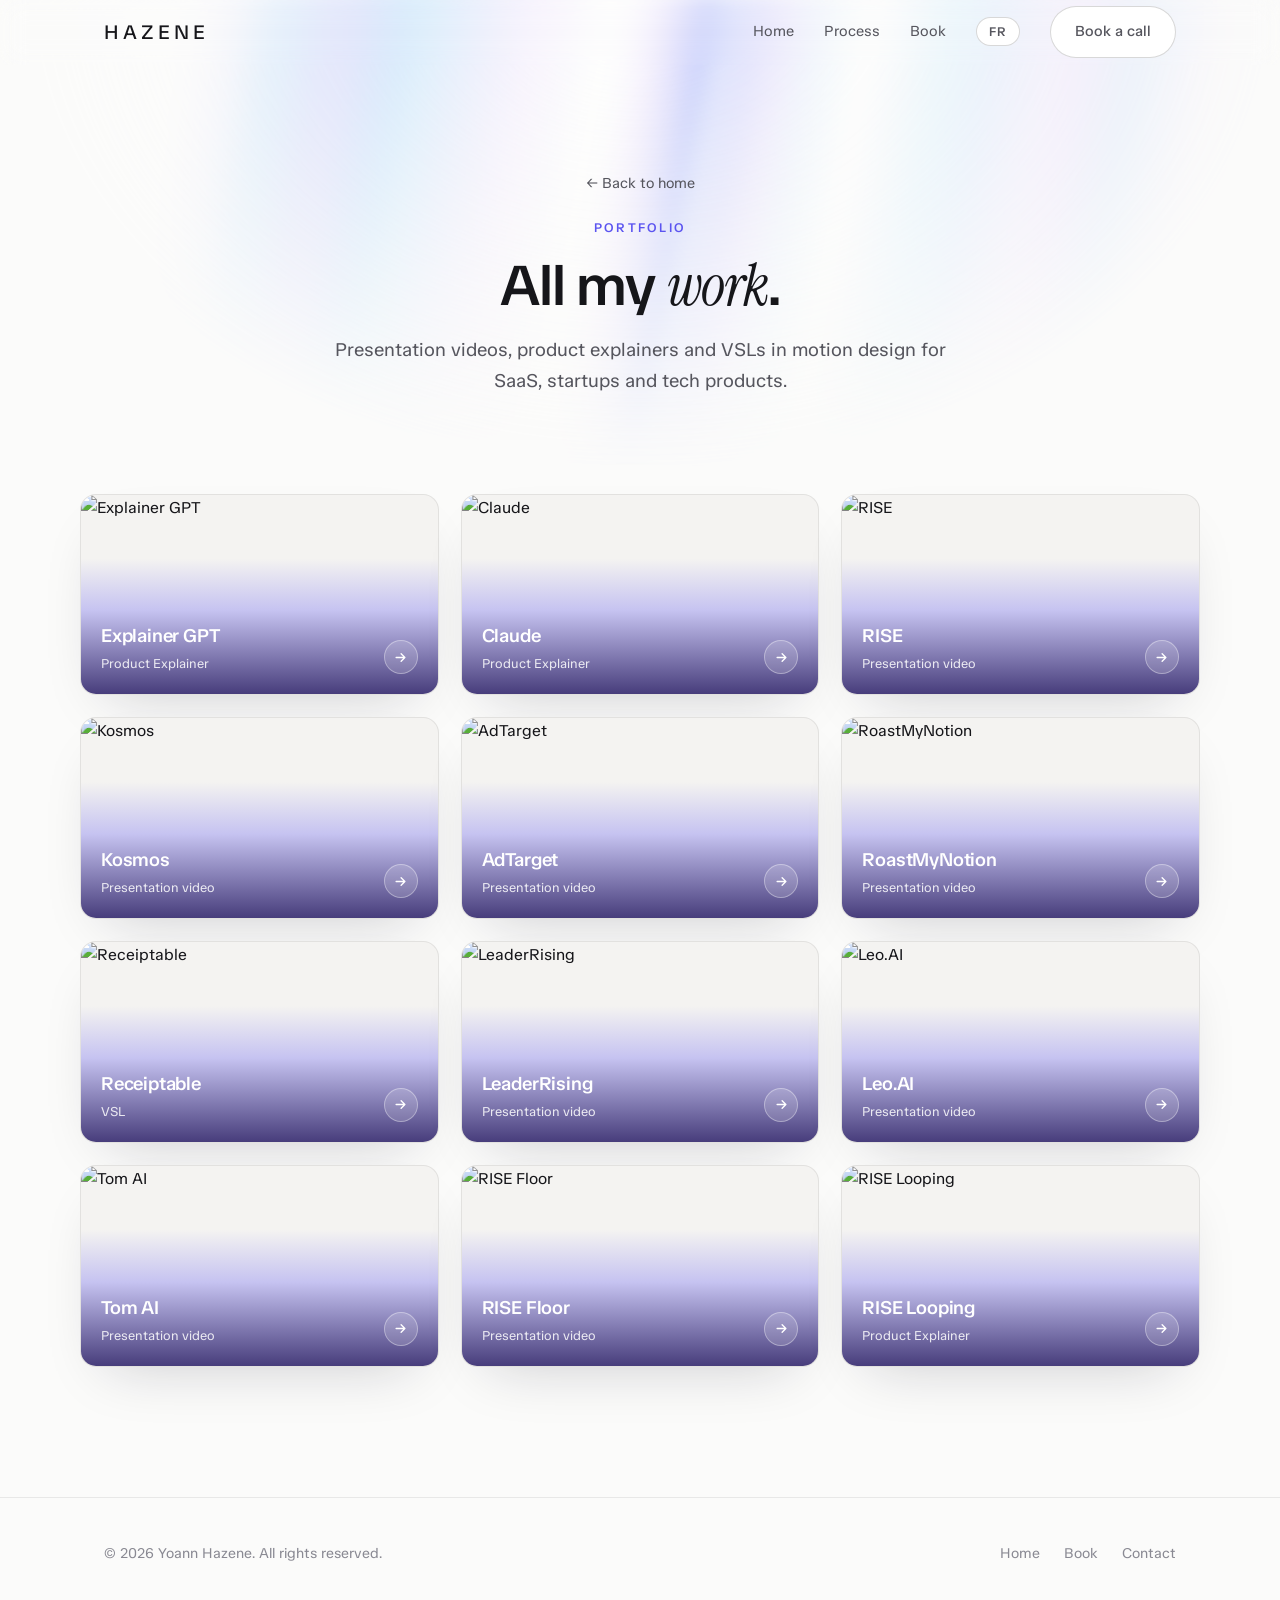
==== portfolio.html @ 8ea862cc "Site bilingue FR/EN" ====
<!doctype html>
<html lang="fr">
<head>
<meta charset="utf-8" />
<meta name="viewport" content="width=device-width, initial-scale=1" />
<title>Portfolio — Hazene, motion design pour SaaS & startups</title>
<meta name="description" content="Toutes les réalisations de Yoann Hazene : vidéos de présentation, product explainers et VSL en motion design pour SaaS, startups et produits tech." />
<link rel="icon" href="favicon.svg" type="image/svg+xml">
<link rel="apple-touch-icon" href="favicon.svg">
<meta property="og:type" content="website">
<meta property="og:url" content="https://hazene60.github.io/Hazene/portfolio.html">
<meta property="og:title" content="Portfolio — Hazene, motion design pour SaaS & startups">
<meta property="og:description" content="Vidéos de présentation, product explainers et VSL en motion design pour SaaS, startups et produits tech.">
<meta property="og:image" content="https://hazene60.github.io/Hazene/og-image.png">
<meta property="og:image:width" content="1200">
<meta property="og:image:height" content="630">
<meta name="twitter:card" content="summary_large_image">
<meta name="twitter:title" content="Portfolio — Hazene">
<meta name="twitter:description" content="Vidéos de présentation, product explainers et VSL en motion design pour SaaS, startups et produits tech.">
<meta name="twitter:image" content="https://hazene60.github.io/Hazene/og-image.png">
<link rel="preconnect" href="https://fonts.googleapis.com">
<link rel="preconnect" href="https://fonts.gstatic.com" crossorigin>
<link href="https://fonts.googleapis.com/css2?family=Instrument+Serif:ital@0;1&display=swap" rel="stylesheet">
<style>
@font-face{font-family:'TASA Orbiter';src:url('fonts/TASAOrbiter.woff2') format('woff2'),url('fonts/TASAOrbiter.ttf') format('truetype');font-weight:400 800;font-style:normal;font-display:swap}
:root{
  --bg:#fbfbfa;--bg-soft:#f4f3f1;--surface:#ffffff;
  --border:rgba(17,17,17,.08);--border-strong:rgba(17,17,17,.16);
  --text:#16161a;--muted:#56565e;--faint:#8a8a93;
  --accent:#5b54f0;--accent-2:#9b8cff;
  --radius:16px;--maxw:1120px;
  --font:'TASA Orbiter',system-ui,-apple-system,Segoe UI,Roboto,sans-serif;
  --display:'Instrument Serif',Georgia,serif;
  --shadow:0 24px 60px -28px rgba(20,20,40,.22);
  --transparent:transparent;
  --c1:#c7d2fe;--c2:#ddd6fe;--c3:#bae6fd;--c4:#e9d5ff;--c5:#a5b4fc;
  --aurora:repeating-linear-gradient(100deg,var(--c1) 10%,var(--c2) 15%,var(--c3) 20%,var(--c4) 25%,var(--c5) 30%);
  --base-gradient:repeating-linear-gradient(100deg,#fff 0%,#fff 7%,var(--transparent) 10%,var(--transparent) 12%,#fff 16%);
}
*{box-sizing:border-box;margin:0;padding:0}
html{scroll-behavior:smooth}
body{font-family:var(--font);background:var(--bg);color:var(--text);line-height:1.6;-webkit-font-smoothing:antialiased;overflow-x:hidden}
a{color:inherit;text-decoration:none}
.wrap{max-width:var(--maxw);margin:0 auto;padding-left:24px;padding-right:24px}
.eyebrow{font-size:.8rem;letter-spacing:.18em;text-transform:uppercase;color:var(--accent);font-weight:600;margin-bottom:16px}
h1{font-weight:600;line-height:1.1;letter-spacing:-.02em;font-size:clamp(2.4rem,5vw,3.6rem)}
h1 .serif{font-family:var(--display);font-weight:500;font-style:italic}
.lead{color:var(--muted);font-size:1.18rem;max-width:620px;margin:18px auto 0}
.btn{display:inline-flex;align-items:center;gap:9px;padding:13px 24px;border-radius:999px;font-weight:500;font-size:.95rem;
  transition:transform .2s,background .2s,border-color .2s,opacity .2s,box-shadow .2s;cursor:pointer;border:1px solid transparent;white-space:nowrap}
.btn-primary{background:var(--text);color:#fff;box-shadow:0 10px 24px -12px rgba(0,0,0,.4)}
.btn-primary:hover{transform:translateY(-2px);opacity:.9}
.btn-ghost{border-color:var(--border-strong);color:var(--text);background:var(--surface)}
.btn-ghost:hover{background:var(--bg-soft);transform:translateY(-2px)}
/* Nav */
header.nav{position:fixed;top:0;left:0;right:0;z-index:50;backdrop-filter:blur(12px);
  background:rgba(251,251,250,0);border-bottom:1px solid transparent;transition:background .3s,border-color .3s}
header.nav.scrolled{background:rgba(251,251,250,.8);border-bottom:1px solid var(--border)}
.nav-inner{display:flex;align-items:center;justify-content:space-between;height:64px}
.logo{font-weight:500;font-size:1.25rem;letter-spacing:.2em;text-transform:uppercase;color:var(--text)}
.nav-links{display:flex;gap:30px;align-items:center}
.nav-links a{color:var(--muted);font-size:.93rem;transition:color .2s}
.nav-links a:hover{color:var(--text)}
.lang-toggle{border:1px solid var(--border-strong);background:var(--surface);color:var(--muted);border-radius:999px;padding:6px 12px;font-size:.8rem;font-weight:600;letter-spacing:.06em;cursor:pointer;font-family:inherit;transition:color .2s,background .2s}
.lang-toggle:hover{color:var(--text);background:var(--bg-soft)}
@media(max-width:640px){.nav-links a:not(.btn){display:none}}
/* Header aurora */
.pf-hero{position:relative;overflow:hidden;padding:170px 0 70px;text-align:center}
.aurora-wrap{position:absolute;inset:0;overflow:hidden;z-index:0}
.aurora{pointer-events:none;position:absolute;inset:-10px;opacity:.6;background-image:var(--base-gradient),var(--aurora);
  background-size:300%,200%;background-position:50% 50%,50% 50%;filter:blur(10px);
  -webkit-mask-image:radial-gradient(ellipse at 50% 0%,#000 10%,var(--transparent) 70%);mask-image:radial-gradient(ellipse at 50% 0%,#000 10%,var(--transparent) 70%)}
.aurora::after{content:"";position:absolute;inset:0;background-image:var(--base-gradient),var(--aurora);
  background-size:200%,100%;background-attachment:fixed;mix-blend-mode:multiply;animation:aurora 60s linear infinite}
@keyframes aurora{from{background-position:50% 50%,50% 50%}to{background-position:350% 50%,350% 50%}}
@media(prefers-reduced-motion:reduce){.aurora::after{animation:none}}
.pf-hero .inner{position:relative;z-index:2}
.back{display:inline-flex;align-items:center;gap:7px;color:var(--muted);font-size:.92rem;margin-bottom:22px;transition:color .2s}
.back:hover{color:var(--text)}
/* Grille */
.pf-section{padding:20px 0 130px}
.pf-grid{display:grid;grid-template-columns:repeat(auto-fill,minmax(320px,1fr));gap:22px;margin-top:8px}
.pf-card{position:relative;aspect-ratio:16/9;border-radius:16px;overflow:hidden;border:1px solid var(--border);background:var(--bg-soft);box-shadow:var(--shadow);cursor:pointer;display:block}
.pf-card img{position:absolute;inset:0;width:100%;height:100%;object-fit:cover;object-position:center;transition:transform .5s ease}
.pf-card:hover img{transform:scale(1.05)}
.pf-card::after{content:"";position:absolute;inset:0;background:linear-gradient(to top,rgba(43,31,104,.86) 0%,rgba(91,84,240,.3) 42%,rgba(149,168,255,0) 68%)}
.pf-cap{position:absolute;inset:auto 0 0 0;z-index:2;padding:20px;color:#fff;display:flex;align-items:flex-end;justify-content:space-between;gap:12px}
.pf-cap .t{font-weight:600;font-size:1.18rem;letter-spacing:-.01em}
.pf-cap .ty{font-size:.82rem;opacity:.85;margin-top:2px}
.pf-cap .go{width:34px;height:34px;border-radius:50%;background:rgba(255,255,255,.16);border:1px solid rgba(255,255,255,.35);display:flex;align-items:center;justify-content:center;flex-shrink:0;transition:transform .25s,background .25s}
.pf-card:hover .pf-cap .go{background:var(--accent);transform:rotate(-45deg)}
/* Footer */
footer{border-top:1px solid var(--border);padding:44px 0;color:var(--faint);font-size:.9rem}
.foot-inner{display:flex;justify-content:space-between;align-items:center;flex-wrap:wrap;gap:18px}
.foot-links{display:flex;gap:24px}
.foot-links a:hover{color:var(--text)}
/* Lecteur vidéo (lightbox) */
.lb{position:fixed;inset:0;z-index:200;display:flex;align-items:center;justify-content:center;padding:24px;
  background:rgba(12,12,20,.82);backdrop-filter:blur(6px);opacity:0;visibility:hidden;pointer-events:none;transition:opacity .25s,visibility .25s}
.lb.open{opacity:1;visibility:visible;pointer-events:auto}
.lb-video{position:relative;width:min(1000px,92vw);aspect-ratio:16/9;border-radius:14px;overflow:hidden;background:#000;box-shadow:0 40px 90px -30px rgba(0,0,0,.7)}
.lb-video iframe{position:absolute;inset:0;width:100%;height:100%;border:0}
.lb-close{position:absolute;top:20px;right:24px;z-index:2;width:44px;height:44px;border-radius:50%;border:1px solid rgba(255,255,255,.3);
  background:rgba(255,255,255,.12);color:#fff;font-size:1.7rem;line-height:1;cursor:pointer;display:flex;align-items:center;justify-content:center;transition:background .2s,transform .2s}
.lb-close:hover{background:rgba(255,255,255,.22);transform:scale(1.06)}
</style>
</head>
<body>

<header class="nav" id="nav">
  <div class="wrap nav-inner">
    <a href="index.html" class="logo">Hazene</a>
    <nav class="nav-links">
      <a href="index.html" data-i18n="p_home">Accueil</a>
      <a href="index.html#process" data-i18n="nav_process">Process</a>
      <a href="index.html#offre" data-i18n="nav_book">Réserver</a>
      <button class="lang-toggle" id="langToggle" type="button" aria-label="Changer de langue">FR</button>
      <a href="index.html#contact" class="btn btn-ghost" data-i18n="nav_cta">Prendre RDV</a>
    </nav>
  </div>
</header>

<section class="pf-hero">
  <div class="aurora-wrap"><div class="aurora"></div></div>
  <div class="inner wrap">
    <a href="index.html" class="back" data-i18n="p_back">← Retour à l'accueil</a>
    <p class="eyebrow" data-i18n="p_eyebrow">Portfolio</p>
    <h1 data-i18n-html="p_h1">Toutes mes <span class="serif">réalisations</span>.</h1>
    <p class="lead" data-i18n="p_lead">Vidéos de présentation, product explainers et VSL en motion design pour SaaS, startups et produits tech.</p>
  </div>
</section>

<section class="pf-section wrap">
  <div class="pf-grid" id="pfGrid"></div>
</section>

<footer>
  <div class="wrap foot-inner">
    <div>© <span id="year"></span> Yoann Hazene. <span data-i18n="footer_rights">Tous droits réservés.</span></div>
    <div class="foot-links">
      <a href="index.html" data-i18n="p_home">Accueil</a>
      <a href="index.html#offre" data-i18n="nav_book">Réserver</a>
      <a href="index.html#contact" data-i18n="p_contact">Contact</a>
    </div>
  </div>
</footer>

<!-- Lecteur vidéo (lightbox) -->
<div class="lb" id="lb" aria-hidden="true">
  <button class="lb-close" id="lbClose" aria-label="Fermer la vidéo">&times;</button>
  <div class="lb-video" id="lbVideo"></div>
</div>

<script>
document.getElementById('year').textContent = new Date().getFullYear();
const nav = document.getElementById('nav');
addEventListener('scroll', () => nav.classList.toggle('scrolled', scrollY > 20));

const THUMB_RES=['maxresdefault','sddefault','hqdefault','mqdefault'];
const THUMB_CB=Math.floor(Date.now()/600000); // change toutes les 10 min : miniatures YouTube fraîches, cache court conservé
function loadThumb(img){
  const id=img.dataset.id;let i=0;
  function nx(){ if(i<THUMB_RES.length){ img.src='https://i.ytimg.com/vi/'+id+'/'+THUMB_RES[i]+'.jpg?cb='+THUMB_CB; } }
  img.onerror=function(){ i++; nx(); };
  img.onload=function(){ if(img.naturalWidth<=120){ i++; nx(); } };
  nx();
}
const ALL=[
  {id:'z3gSkUamars',t:'Explainer GPT',type:'Product Explainer'},
  {id:'LEphGSek948',t:'Claude',type:'Product Explainer'},
  {id:'5x0po4I1C1I',t:'RISE',type:'Vidéo de présentation'},
  {id:'7MGRW9XjuBI',t:'Kosmos',type:'Vidéo de présentation'},
  {id:'Xf14NxcPEeQ',t:'AdTarget',type:'Vidéo de présentation'},
  {id:'bX8BbXoE4GA',t:'RoastMyNotion',type:'Vidéo de présentation'},
  {id:'eZ9r_COVCgE',t:'Receiptable',type:'VSL'},
  {id:'Omu3B6eXBhk',t:'LeaderRising',type:'Vidéo de présentation'},
  {id:'6sFEh6a_YTM',t:'Leo.AI',type:'Vidéo de présentation'},
  {id:'lHBZo9Vq_J8',t:'Tom AI',type:'Vidéo de présentation'},
  {id:'7YuMb3bkUe0',t:'RISE Floor',type:'Vidéo de présentation'},
  {id:'iG1yqkTDgG4',t:'RISE Looping',type:'Product Explainer'}
];
const grid=document.getElementById('pfGrid');
ALL.forEach(v=>{
  const a=document.createElement('a');a.className='pf-card';a.href='https://youtu.be/'+v.id;a.target='_blank';a.rel='noopener';
  a.innerHTML='<img alt="'+v.t+'" data-id="'+v.id+'" loading="lazy">'
    +'<div class="pf-cap"><div><div class="t">'+v.t+'</div><div class="ty" data-type="'+v.type+'">'+v.type+'</div></div>'
    +'<span class="go"><svg width="15" height="15" viewBox="0 0 24 24" fill="none" stroke="currentColor" stroke-width="2.2" stroke-linecap="round" stroke-linejoin="round"><path d="M5 12h14M13 6l6 6-6 6"/></svg></span></div>';
  a.addEventListener('click',e=>{ e.preventDefault(); openVideo(v.id); });
  grid.appendChild(a);
  loadThumb(a.querySelector('img'));
});
// Lecteur vidéo en lightbox (fond assombri)
const lb=document.getElementById('lb'),lbVideo=document.getElementById('lbVideo');
function openVideo(id){
  lbVideo.innerHTML='<iframe src="https://www.youtube.com/embed/'+id+'?autoplay=1&rel=0" title="Vidéo" allow="autoplay; encrypted-media; picture-in-picture; fullscreen" allowfullscreen></iframe>';
  lb.classList.add('open');document.body.style.overflow='hidden';
}
function closeVideo(){lb.classList.remove('open');lbVideo.innerHTML='';document.body.style.overflow='';}
document.getElementById('lbClose').onclick=closeVideo;
lb.addEventListener('click',e=>{ if(e.target===lb)closeVideo(); });
addEventListener('keydown',e=>{ if(e.key==='Escape'&&lb.classList.contains('open'))closeVideo(); });

// ---------- Bilingue FR / EN (anglais par défaut) ----------
const T={
  fr:{p_home:`Accueil`,nav_process:`Process`,nav_book:`Réserver`,nav_cta:`Prendre RDV`,p_back:`← Retour à l'accueil`,
    p_eyebrow:`Portfolio`,p_h1:`Toutes mes <span class="serif">réalisations</span>.`,
    p_lead:`Vidéos de présentation, product explainers et VSL en motion design pour SaaS, startups et produits tech.`,
    footer_rights:`Tous droits réservés.`,p_contact:`Contact`},
  en:{p_home:`Home`,nav_process:`Process`,nav_book:`Book`,nav_cta:`Book a call`,p_back:`← Back to home`,
    p_eyebrow:`Portfolio`,p_h1:`All my <span class="serif">work</span>.`,
    p_lead:`Presentation videos, product explainers and VSLs in motion design for SaaS, startups and tech products.`,
    footer_rights:`All rights reserved.`,p_contact:`Contact`}
};
const TYPE_EN={'Vidéo de présentation':'Presentation video','Product Explainer':'Product Explainer','VSL':'VSL'};
function applyLang(lang){
  const dict=T[lang]||T.en;document.documentElement.lang=lang;
  document.querySelectorAll('[data-i18n]').forEach(el=>{const v=dict[el.getAttribute('data-i18n')];if(v!=null)el.textContent=v;});
  document.querySelectorAll('[data-i18n-html]').forEach(el=>{const v=dict[el.getAttribute('data-i18n-html')];if(v!=null)el.innerHTML=v;});
  document.querySelectorAll('.ty[data-type]').forEach(el=>{const t=el.getAttribute('data-type');el.textContent=(lang==='en'?(TYPE_EN[t]||t):t);});
  const tg=document.getElementById('langToggle');if(tg)tg.textContent=(lang==='en'?'FR':'EN');
  try{localStorage.setItem('lang',lang);}catch(e){}
}
let curLang=(function(){try{return localStorage.getItem('lang');}catch(e){return null;}})()||'en';
document.getElementById('langToggle').onclick=()=>{curLang=(curLang==='en'?'fr':'en');applyLang(curLang);};
applyLang(curLang);
</script>
</body>
</html>
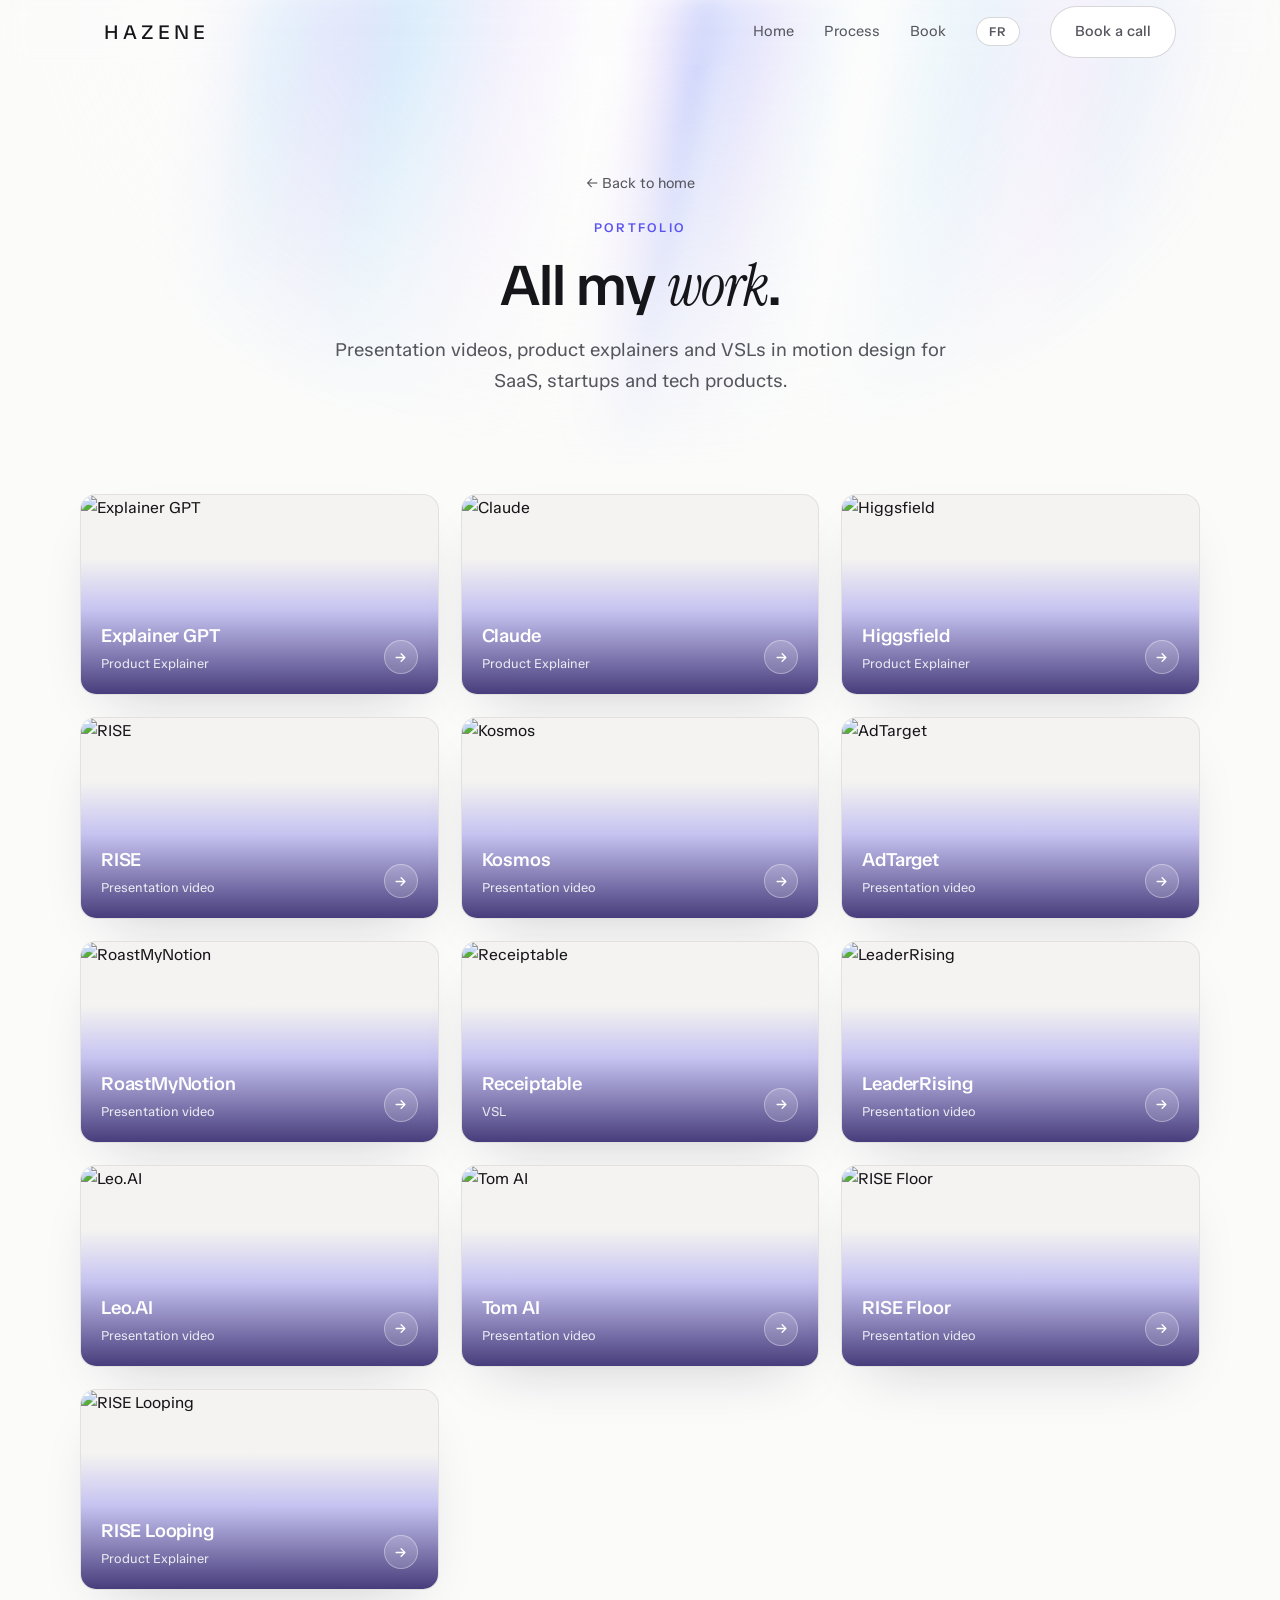
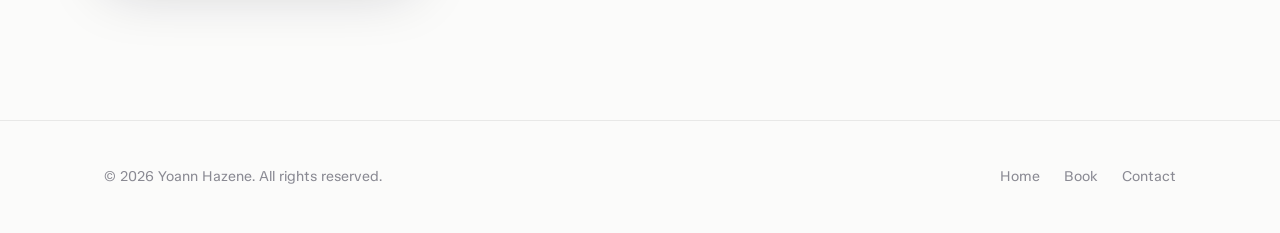
==== commit 5a9008c4: "Higgsfield" ====
--- a/portfolio.html
+++ b/portfolio.html
@@ -5,8 +5,8 @@
 <meta name="viewport" content="width=device-width, initial-scale=1" />
 <title>Portfolio — Hazene, motion design pour SaaS & startups</title>
 <meta name="description" content="Toutes les réalisations de Yoann Hazene : vidéos de présentation, product explainers et VSL en motion design pour SaaS, startups et produits tech." />
-<link rel="icon" href="favicon.svg" type="image/svg+xml">
-<link rel="apple-touch-icon" href="favicon.svg">
+<link rel="icon" href="favicon.png" type="image/png">
+<link rel="apple-touch-icon" href="favicon.png">
 <meta property="og:type" content="website">
 <meta property="og:url" content="https://hazene60.github.io/Hazene/portfolio.html">
 <meta property="og:title" content="Portfolio — Hazene, motion design pour SaaS & startups">
@@ -168,6 +168,7 @@
 const ALL=[
   {id:'z3gSkUamars',t:'Explainer GPT',type:'Product Explainer'},
   {id:'LEphGSek948',t:'Claude',type:'Product Explainer'},
+  {id:'MflFz01nLHg',t:'Higgsfield',type:'Product Explainer'},
   {id:'5x0po4I1C1I',t:'RISE',type:'Vidéo de présentation'},
   {id:'7MGRW9XjuBI',t:'Kosmos',type:'Vidéo de présentation'},
   {id:'Xf14NxcPEeQ',t:'AdTarget',type:'Vidéo de présentation'},
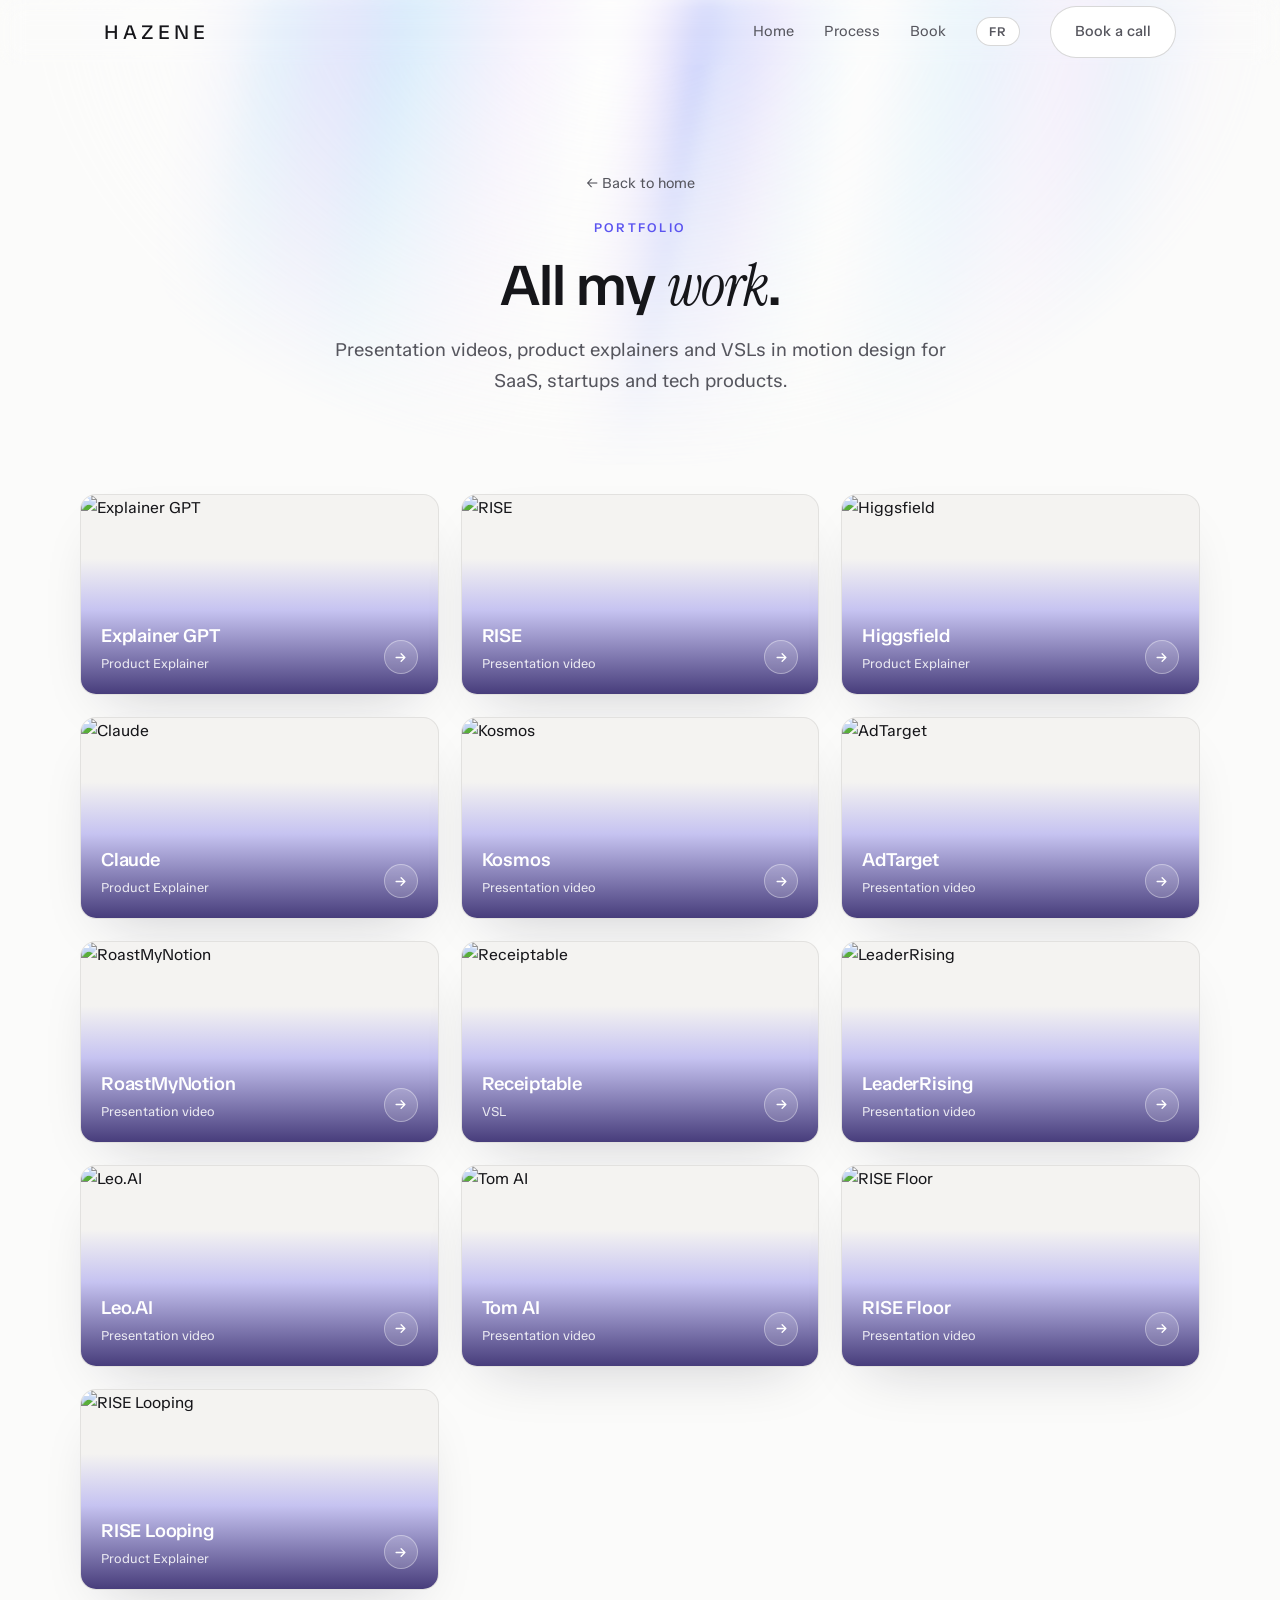
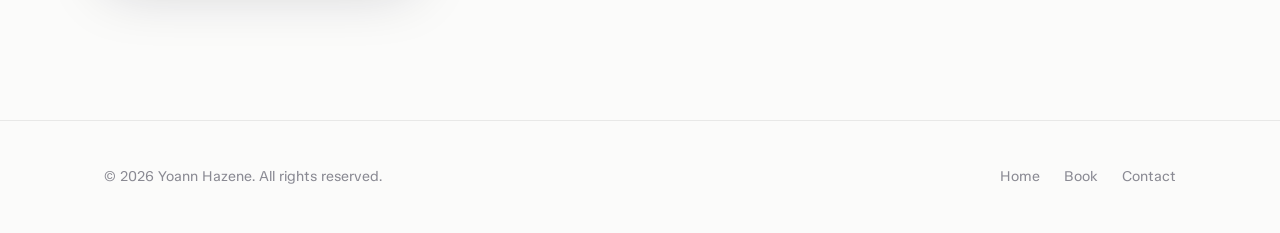
==== commit db057098: "Ordre claude rise" ====
--- a/portfolio.html
+++ b/portfolio.html
@@ -167,9 +167,9 @@
 }
 const ALL=[
   {id:'z3gSkUamars',t:'Explainer GPT',type:'Product Explainer'},
+  {id:'5x0po4I1C1I',t:'RISE',type:'Vidéo de présentation'},
+  {id:'MflFz01nLHg',t:'Higgsfield',type:'Product Explainer'},
   {id:'LEphGSek948',t:'Claude',type:'Product Explainer'},
-  {id:'MflFz01nLHg',t:'Higgsfield',type:'Product Explainer'},
-  {id:'5x0po4I1C1I',t:'RISE',type:'Vidéo de présentation'},
   {id:'7MGRW9XjuBI',t:'Kosmos',type:'Vidéo de présentation'},
   {id:'Xf14NxcPEeQ',t:'AdTarget',type:'Vidéo de présentation'},
   {id:'bX8BbXoE4GA',t:'RoastMyNotion',type:'Vidéo de présentation'},
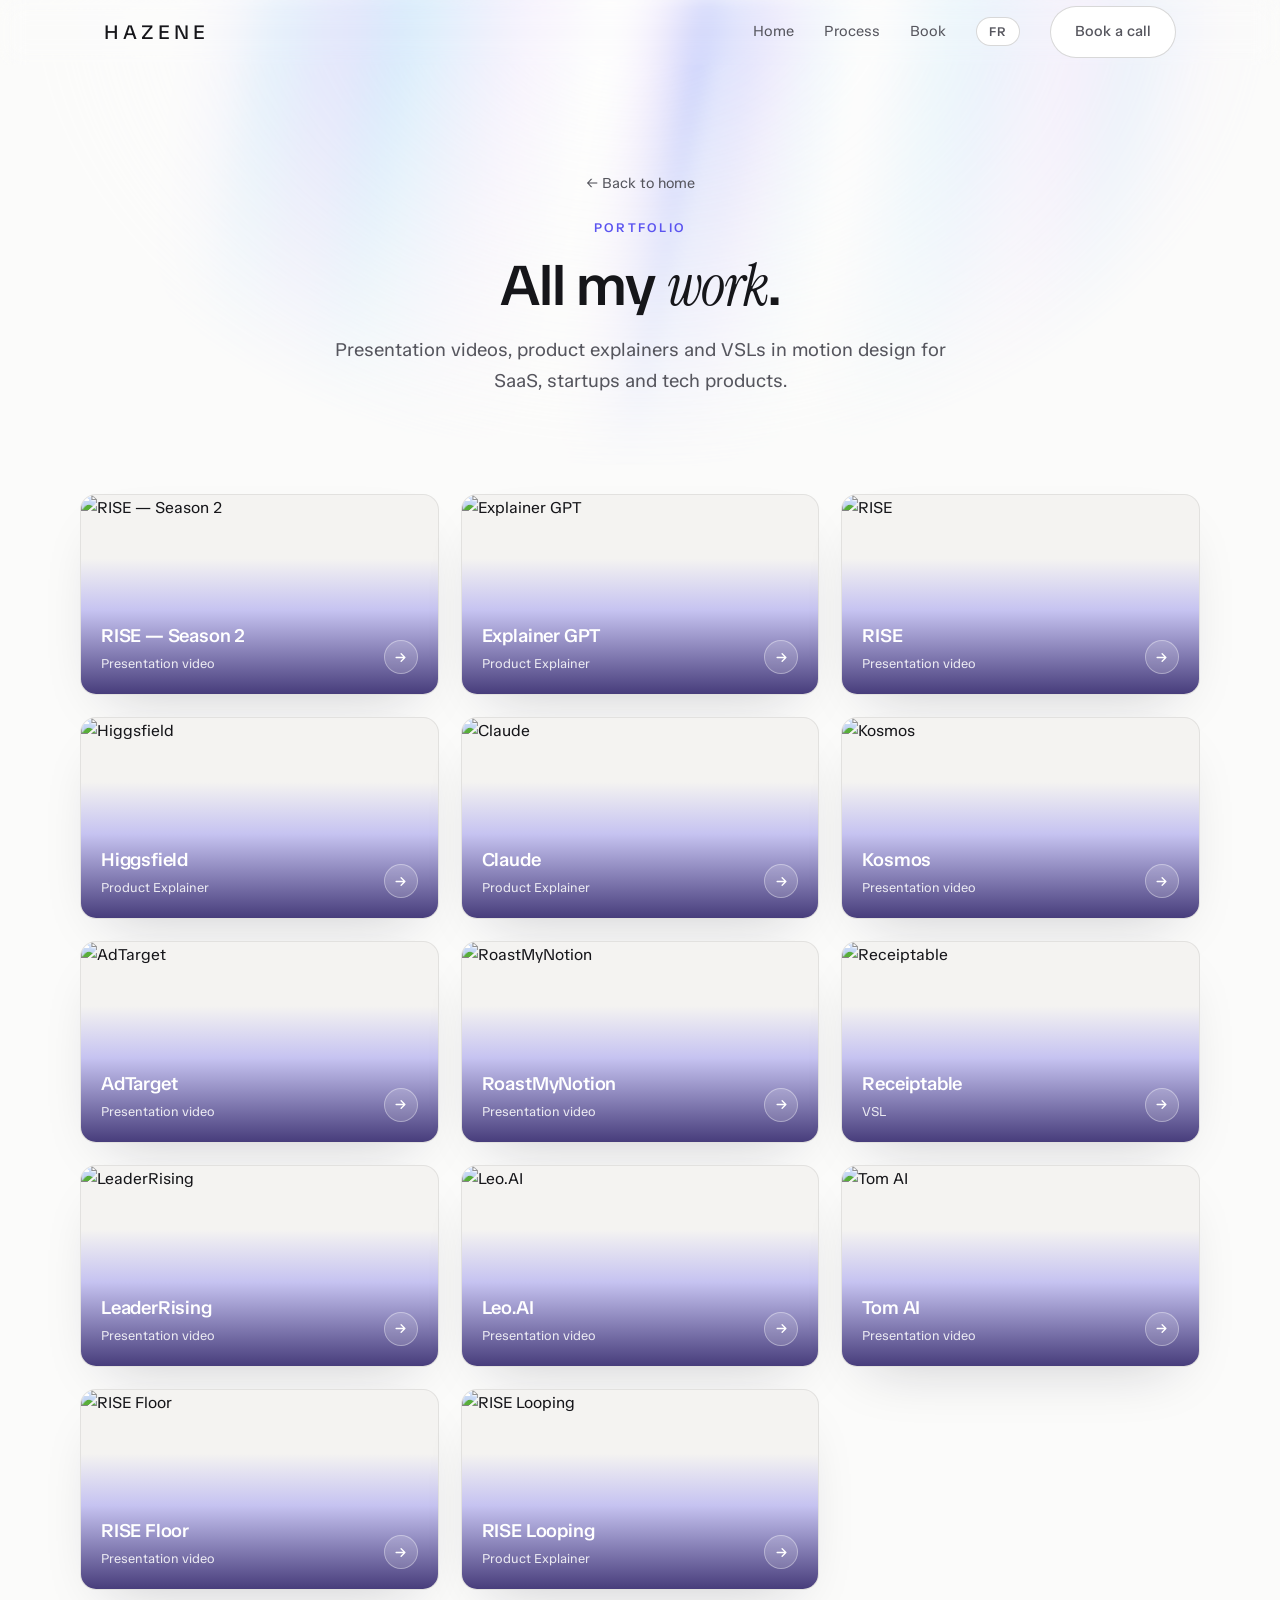
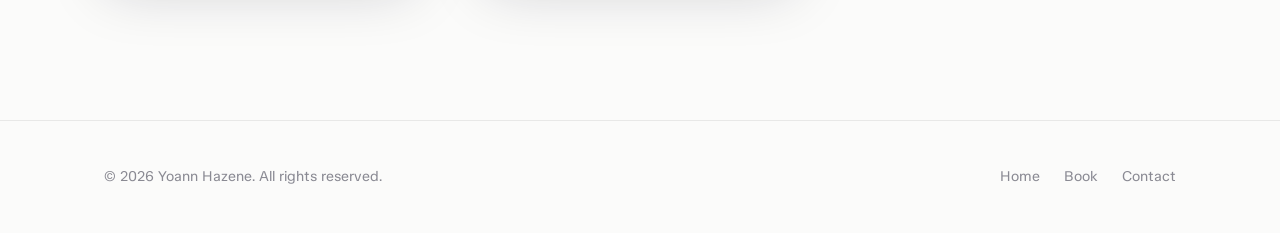
==== commit 1c0c8d0e: "RISE Season 2" ====
--- a/portfolio.html
+++ b/portfolio.html
@@ -166,6 +166,7 @@
   nx();
 }
 const ALL=[
+  {id:'vdH8PmeVthk',t:'RISE — Season 2',type:'Vidéo de présentation'},
   {id:'z3gSkUamars',t:'Explainer GPT',type:'Product Explainer'},
   {id:'5x0po4I1C1I',t:'RISE',type:'Vidéo de présentation'},
   {id:'MflFz01nLHg',t:'Higgsfield',type:'Product Explainer'},
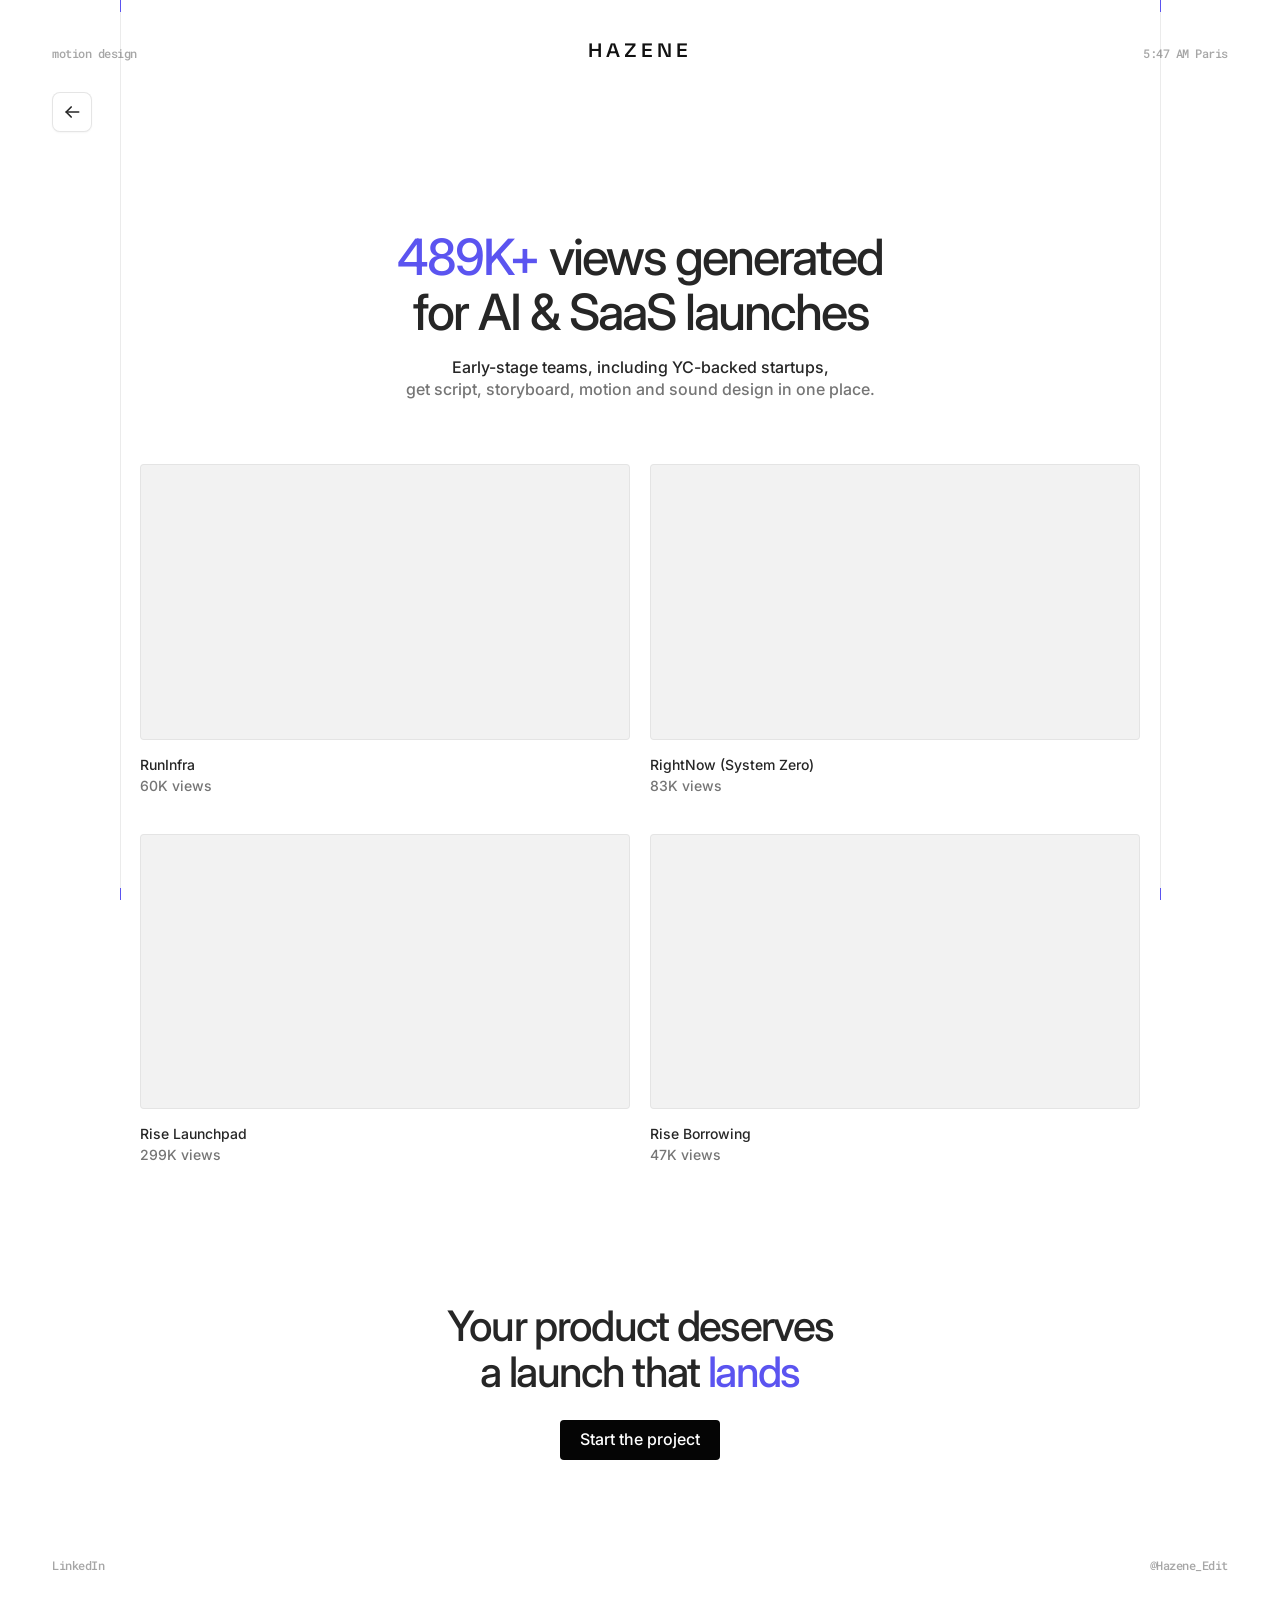
==== commit 3148944c: "New minimal English landing (home, portfolio, call) Co-Authored-By: Claude Opus 5.5 <noreply@anthrop" ====
--- a/portfolio.html
+++ b/portfolio.html
@@ -1,230 +1,107 @@
 <!doctype html>
-<html lang="fr">
+<html lang="en">
 <head>
-<meta charset="utf-8" />
-<meta name="viewport" content="width=device-width, initial-scale=1" />
-<title>Portfolio — Hazene, motion design pour SaaS & startups</title>
-<meta name="description" content="Toutes les réalisations de Yoann Hazene : vidéos de présentation, product explainers et VSL en motion design pour SaaS, startups et produits tech." />
+<meta charset="utf-8">
+<meta name="viewport" content="width=device-width,initial-scale=1">
+<title>Portfolio — Hazene</title>
+<meta name="description" content="Launch videos for AI & SaaS startups by Hazene.">
 <link rel="icon" href="favicon.png" type="image/png">
-<link rel="apple-touch-icon" href="favicon.png">
-<meta property="og:type" content="website">
-<meta property="og:url" content="https://hazene60.github.io/Hazene/portfolio.html">
-<meta property="og:title" content="Portfolio — Hazene, motion design pour SaaS & startups">
-<meta property="og:description" content="Vidéos de présentation, product explainers et VSL en motion design pour SaaS, startups et produits tech.">
+<meta property="og:title" content="Portfolio — Hazene">
 <meta property="og:image" content="https://hazene60.github.io/Hazene/og-image.png">
-<meta property="og:image:width" content="1200">
-<meta property="og:image:height" content="630">
-<meta name="twitter:card" content="summary_large_image">
-<meta name="twitter:title" content="Portfolio — Hazene">
-<meta name="twitter:description" content="Vidéos de présentation, product explainers et VSL en motion design pour SaaS, startups et produits tech.">
-<meta name="twitter:image" content="https://hazene60.github.io/Hazene/og-image.png">
 <link rel="preconnect" href="https://fonts.googleapis.com">
 <link rel="preconnect" href="https://fonts.gstatic.com" crossorigin>
-<link href="https://fonts.googleapis.com/css2?family=Instrument+Serif:ital@0;1&display=swap" rel="stylesheet">
+<link href="https://fonts.googleapis.com/css2?family=Inter:opsz,wght@14..32,400..600&family=Roboto+Mono:wght@500&display=swap" rel="stylesheet">
+<link rel="stylesheet" href="style.css">
 <style>
-@font-face{font-family:'TASA Orbiter';src:url('fonts/TASAOrbiter.woff2') format('woff2'),url('fonts/TASAOrbiter.ttf') format('truetype');font-weight:400 800;font-style:normal;font-display:swap}
-:root{
-  --bg:#fbfbfa;--bg-soft:#f4f3f1;--surface:#ffffff;
-  --border:rgba(17,17,17,.08);--border-strong:rgba(17,17,17,.16);
-  --text:#16161a;--muted:#56565e;--faint:#8a8a93;
-  --accent:#5b54f0;--accent-2:#9b8cff;
-  --radius:16px;--maxw:1120px;
-  --font:'TASA Orbiter',system-ui,-apple-system,Segoe UI,Roboto,sans-serif;
-  --display:'Instrument Serif',Georgia,serif;
-  --shadow:0 24px 60px -28px rgba(20,20,40,.22);
-  --transparent:transparent;
-  --c1:#c7d2fe;--c2:#ddd6fe;--c3:#bae6fd;--c4:#e9d5ff;--c5:#a5b4fc;
-  --aurora:repeating-linear-gradient(100deg,var(--c1) 10%,var(--c2) 15%,var(--c3) 20%,var(--c4) 25%,var(--c5) 30%);
-  --base-gradient:repeating-linear-gradient(100deg,#fff 0%,#fff 7%,var(--transparent) 10%,var(--transparent) 12%,#fff 16%);
-}
-*{box-sizing:border-box;margin:0;padding:0}
-html{scroll-behavior:smooth}
-body{font-family:var(--font);background:var(--bg);color:var(--text);line-height:1.6;-webkit-font-smoothing:antialiased;overflow-x:hidden}
-a{color:inherit;text-decoration:none}
-.wrap{max-width:var(--maxw);margin:0 auto;padding-left:24px;padding-right:24px}
-.eyebrow{font-size:.8rem;letter-spacing:.18em;text-transform:uppercase;color:var(--accent);font-weight:600;margin-bottom:16px}
-h1{font-weight:600;line-height:1.1;letter-spacing:-.02em;font-size:clamp(2.4rem,5vw,3.6rem)}
-h1 .serif{font-family:var(--display);font-weight:500;font-style:italic}
-.lead{color:var(--muted);font-size:1.18rem;max-width:620px;margin:18px auto 0}
-.btn{display:inline-flex;align-items:center;gap:9px;padding:13px 24px;border-radius:999px;font-weight:500;font-size:.95rem;
-  transition:transform .2s,background .2s,border-color .2s,opacity .2s,box-shadow .2s;cursor:pointer;border:1px solid transparent;white-space:nowrap}
-.btn-primary{background:var(--text);color:#fff;box-shadow:0 10px 24px -12px rgba(0,0,0,.4)}
-.btn-primary:hover{transform:translateY(-2px);opacity:.9}
-.btn-ghost{border-color:var(--border-strong);color:var(--text);background:var(--surface)}
-.btn-ghost:hover{background:var(--bg-soft);transform:translateY(-2px)}
-/* Nav */
-header.nav{position:fixed;top:0;left:0;right:0;z-index:50;backdrop-filter:blur(12px);
-  background:rgba(251,251,250,0);border-bottom:1px solid transparent;transition:background .3s,border-color .3s}
-header.nav.scrolled{background:rgba(251,251,250,.8);border-bottom:1px solid var(--border)}
-.nav-inner{display:flex;align-items:center;justify-content:space-between;height:64px}
-.logo{font-weight:500;font-size:1.25rem;letter-spacing:.2em;text-transform:uppercase;color:var(--text)}
-.nav-links{display:flex;gap:30px;align-items:center}
-.nav-links a{color:var(--muted);font-size:.93rem;transition:color .2s}
-.nav-links a:hover{color:var(--text)}
-.lang-toggle{border:1px solid var(--border-strong);background:var(--surface);color:var(--muted);border-radius:999px;padding:6px 12px;font-size:.8rem;font-weight:600;letter-spacing:.06em;cursor:pointer;font-family:inherit;transition:color .2s,background .2s}
-.lang-toggle:hover{color:var(--text);background:var(--bg-soft)}
-@media(max-width:640px){.nav-links a:not(.btn){display:none}}
-/* Header aurora */
-.pf-hero{position:relative;overflow:hidden;padding:170px 0 70px;text-align:center}
-.aurora-wrap{position:absolute;inset:0;overflow:hidden;z-index:0}
-.aurora{pointer-events:none;position:absolute;inset:-10px;opacity:.6;background-image:var(--base-gradient),var(--aurora);
-  background-size:300%,200%;background-position:50% 50%,50% 50%;filter:blur(10px);
-  -webkit-mask-image:radial-gradient(ellipse at 50% 0%,#000 10%,var(--transparent) 70%);mask-image:radial-gradient(ellipse at 50% 0%,#000 10%,var(--transparent) 70%)}
-.aurora::after{content:"";position:absolute;inset:0;background-image:var(--base-gradient),var(--aurora);
-  background-size:200%,100%;background-attachment:fixed;mix-blend-mode:multiply;animation:aurora 60s linear infinite}
-@keyframes aurora{from{background-position:50% 50%,50% 50%}to{background-position:350% 50%,350% 50%}}
-@media(prefers-reduced-motion:reduce){.aurora::after{animation:none}}
-.pf-hero .inner{position:relative;z-index:2}
-.back{display:inline-flex;align-items:center;gap:7px;color:var(--muted);font-size:.92rem;margin-bottom:22px;transition:color .2s}
-.back:hover{color:var(--text)}
-/* Grille */
-.pf-section{padding:20px 0 130px}
-.pf-grid{display:grid;grid-template-columns:repeat(auto-fill,minmax(320px,1fr));gap:22px;margin-top:8px}
-.pf-card{position:relative;aspect-ratio:16/9;border-radius:16px;overflow:hidden;border:1px solid var(--border);background:var(--bg-soft);box-shadow:var(--shadow);cursor:pointer;display:block}
-.pf-card img{position:absolute;inset:0;width:100%;height:100%;object-fit:cover;object-position:center;transition:transform .5s ease}
-.pf-card:hover img{transform:scale(1.05)}
-.pf-card::after{content:"";position:absolute;inset:0;background:linear-gradient(to top,rgba(43,31,104,.86) 0%,rgba(91,84,240,.3) 42%,rgba(149,168,255,0) 68%)}
-.pf-cap{position:absolute;inset:auto 0 0 0;z-index:2;padding:20px;color:#fff;display:flex;align-items:flex-end;justify-content:space-between;gap:12px}
-.pf-cap .t{font-weight:600;font-size:1.18rem;letter-spacing:-.01em}
-.pf-cap .ty{font-size:.82rem;opacity:.85;margin-top:2px}
-.pf-cap .go{width:34px;height:34px;border-radius:50%;background:rgba(255,255,255,.16);border:1px solid rgba(255,255,255,.35);display:flex;align-items:center;justify-content:center;flex-shrink:0;transition:transform .25s,background .25s}
-.pf-card:hover .pf-cap .go{background:var(--accent);transform:rotate(-45deg)}
-/* Footer */
-footer{border-top:1px solid var(--border);padding:44px 0;color:var(--faint);font-size:.9rem}
-.foot-inner{display:flex;justify-content:space-between;align-items:center;flex-wrap:wrap;gap:18px}
-.foot-links{display:flex;gap:24px}
-.foot-links a:hover{color:var(--text)}
-/* Lecteur vidéo (lightbox) */
-.lb{position:fixed;inset:0;z-index:200;display:flex;align-items:center;justify-content:center;padding:24px;
-  background:rgba(12,12,20,.82);backdrop-filter:blur(6px);opacity:0;visibility:hidden;pointer-events:none;transition:opacity .25s,visibility .25s}
-.lb.open{opacity:1;visibility:visible;pointer-events:auto}
-.lb-video{position:relative;width:min(1000px,92vw);aspect-ratio:16/9;border-radius:14px;overflow:hidden;background:#000;box-shadow:0 40px 90px -30px rgba(0,0,0,.7)}
-.lb-video iframe{position:absolute;inset:0;width:100%;height:100%;border:0}
-.lb-close{position:absolute;top:20px;right:24px;z-index:2;width:44px;height:44px;border-radius:50%;border:1px solid rgba(255,255,255,.3);
-  background:rgba(255,255,255,.12);color:#fff;font-size:1.7rem;line-height:1;cursor:pointer;display:flex;align-items:center;justify-content:center;transition:background .2s,transform .2s}
-.lb-close:hover{background:rgba(255,255,255,.22);transform:scale(1.06)}
+  .wrap{position:relative;z-index:10;width:100%;max-width:1040px;margin:0 auto;padding:230px 20px 0}
+  .head{text-align:center}
+  .head h1{font-size:50px}
+  .grid{margin-top:64px;display:grid;grid-template-columns:1fr 1fr;gap:20px}
+  .card{display:block;color:inherit}
+  .media{position:relative;aspect-ratio:16/9;overflow:hidden;border-radius:4px;background:#f2f2f2;box-shadow:inset 0 0 0 1px rgba(0,0,0,.06)}
+  .media video{position:absolute;inset:0;width:100%;height:100%;object-fit:cover}
+  .media .ov{position:absolute;inset:0;display:flex;align-items:center;justify-content:center;gap:8px;background:rgba(118,118,118,.25);backdrop-filter:blur(6px);-webkit-backdrop-filter:blur(6px);opacity:0;transition:opacity .225s ease;color:rgba(255,255,255,.92);font-size:clamp(20px,2vw,28px);font-weight:500;letter-spacing:-.02em}
+  .media .ov svg{width:1em;height:1em}
+  .card[href]:hover .ov,.card[href]:focus-visible .ov{opacity:1}
+  .meta{padding:14px 0 18px}
+  .meta .t{font-size:14px;font-weight:500;color:var(--text)}
+  .meta .d{font-size:14px;font-weight:500;color:var(--muted)}
+  .end{padding:120px 0 160px;text-align:center}
+  .end .btns{margin-top:24px}
+  @media (max-width:767px){
+    .wrap{padding-top:130px}
+    .head h1{font-size:34px}
+    .grid{grid-template-columns:1fr;margin-top:44px}
+    .end{padding:80px 0 120px}
+  }
 </style>
 </head>
 <body>
+<div class="frame-guide l" aria-hidden="true"></div>
+<div class="frame-guide r" aria-hidden="true"></div>
 
-<header class="nav" id="nav">
-  <div class="wrap nav-inner">
-    <a href="index.html" class="logo">Hazene</a>
-    <nav class="nav-links">
-      <a href="index.html" data-i18n="p_home">Accueil</a>
-      <a href="index.html#process" data-i18n="nav_process">Process</a>
-      <a href="index.html#offre" data-i18n="nav_book">Réserver</a>
-      <button class="lang-toggle" id="langToggle" type="button" aria-label="Changer de langue">FR</button>
-      <a href="index.html#contact" class="btn btn-ghost" data-i18n="nav_cta">Prendre RDV</a>
-    </nav>
+<header class="top appear">
+  <span class="mono">motion design</span>
+  <a class="wordmark" href="index.html">HAZENE</a>
+  <span class="mono" data-clock>--:--</span>
+</header>
+<a class="back appear" href="index.html" aria-label="Back home">
+  <svg viewBox="0 0 24 24" fill="none" stroke="currentColor" stroke-width="2" stroke-linecap="round" stroke-linejoin="round" aria-hidden="true"><path d="M20 12H5"/><path d="M11 6l-6 6 6 6"/></svg>
+</a>
+
+<main class="wrap">
+  <div class="head">
+    <!-- Update this number by hand -->
+    <h1 class="appear" style="animation-delay:.05s"><span class="accent">489K+</span> views generated<br>for AI &amp; SaaS launches</h1>
+    <p class="sub appear" style="animation-delay:.15s"><b>Early-stage teams, including YC-backed startups,</b><br>get script, storyboard, motion and sound design in one place.</p>
   </div>
-</header>
 
-<section class="pf-hero">
-  <div class="aurora-wrap"><div class="aurora"></div></div>
-  <div class="inner wrap">
-    <a href="index.html" class="back" data-i18n="p_back">← Retour à l'accueil</a>
-    <p class="eyebrow" data-i18n="p_eyebrow">Portfolio</p>
-    <h1 data-i18n-html="p_h1">Toutes mes <span class="serif">réalisations</span>.</h1>
-    <p class="lead" data-i18n="p_lead">Vidéos de présentation, product explainers et VSL en motion design pour SaaS, startups et produits tech.</p>
-  </div>
-</section>
+  <div class="grid" id="grid"></div>
 
-<section class="pf-section wrap">
-  <div class="pf-grid" id="pfGrid"></div>
-</section>
+  <section class="end">
+    <h1 class="appear">Your product deserves<br>a launch that <span class="accent">lands</span></h1>
+    <div class="btns">
+      <a class="btn dark" href="call.html"><span class="roll"><span>Start the project</span><span aria-hidden="true">Start the project</span></span></a>
+    </div>
+  </section>
+</main>
 
-<footer>
-  <div class="wrap foot-inner">
-    <div>© <span id="year"></span> Yoann Hazene. <span data-i18n="footer_rights">Tous droits réservés.</span></div>
-    <div class="foot-links">
-      <a href="index.html" data-i18n="p_home">Accueil</a>
-      <a href="index.html#offre" data-i18n="nav_book">Réserver</a>
-      <a href="index.html#contact" data-i18n="p_contact">Contact</a>
-    </div>
-  </div>
+<footer class="foot">
+  <a class="mono" href="https://www.linkedin.com/in/yoann-hazene-72b917331/" target="_blank" rel="noopener">LinkedIn</a>
+  <a class="mono" href="https://x.com/Hazene_Edit" target="_blank" rel="noopener">@Hazene_Edit</a>
 </footer>
 
-<!-- Lecteur vidéo (lightbox) -->
-<div class="lb" id="lb" aria-hidden="true">
-  <button class="lb-close" id="lbClose" aria-label="Fermer la vidéo">&times;</button>
-  <div class="lb-video" id="lbVideo"></div>
-</div>
+<script src="clock.js"></script>
+<script>
+// One line per project: client name, views, X post link, clip in clips/
+const PROJECTS = [
+  {name:'RunInfra',               views:'60K views',  x:'https://x.com/runinfrai/status/2112624102016249952',     clip:'clips/runinfra.mp4'},
+  {name:'RightNow (System Zero)', views:'83K views',  x:'https://x.com/rightnowai_co/status/2116311411072835913', clip:'clips/rightnow.mp4'},
+  {name:'Rise Launchpad',         views:'299K views', x:'https://x.com/risedotrich/status/2039704725059199251',   clip:'clips/rise-launch.mp4'},
+  {name:'Rise Borrowing',         views:'47K views',  x:'https://x.com/risedotrich/status/2044795674642854060',   clip:'clips/rise-borrow.mp4'}
+];
 
-<script>
-document.getElementById('year').textContent = new Date().getFullYear();
-const nav = document.getElementById('nav');
-addEventListener('scroll', () => nav.classList.toggle('scrolled', scrollY > 20));
+const grid = document.getElementById('grid');
+const arrow = '<svg viewBox="0 0 24 24" fill="none" stroke="currentColor" stroke-width="2" stroke-linecap="round" stroke-linejoin="round" aria-hidden="true"><path d="M7 17L17 7"/><path d="M8 7h9v9"/></svg>';
 
-const THUMB_RES=['maxresdefault','sddefault','hqdefault','mqdefault'];
-const THUMB_CB=Math.floor(Date.now()/600000); // change toutes les 10 min : miniatures YouTube fraîches, cache court conservé
-function loadThumb(img){
-  const id=img.dataset.id;let i=0;
-  function nx(){ if(i<THUMB_RES.length){ img.src='https://i.ytimg.com/vi/'+id+'/'+THUMB_RES[i]+'.jpg?cb='+THUMB_CB; } }
-  img.onerror=function(){ i++; nx(); };
-  img.onload=function(){ if(img.naturalWidth<=120){ i++; nx(); } };
-  nx();
-}
-const ALL=[
-  {id:'vdH8PmeVthk',t:'RISE — Season 2',type:'Vidéo de présentation'},
-  {id:'z3gSkUamars',t:'Explainer GPT',type:'Product Explainer'},
-  {id:'5x0po4I1C1I',t:'RISE',type:'Vidéo de présentation'},
-  {id:'MflFz01nLHg',t:'Higgsfield',type:'Product Explainer'},
-  {id:'LEphGSek948',t:'Claude',type:'Product Explainer'},
-  {id:'7MGRW9XjuBI',t:'Kosmos',type:'Vidéo de présentation'},
-  {id:'Xf14NxcPEeQ',t:'AdTarget',type:'Vidéo de présentation'},
-  {id:'bX8BbXoE4GA',t:'RoastMyNotion',type:'Vidéo de présentation'},
-  {id:'eZ9r_COVCgE',t:'Receiptable',type:'VSL'},
-  {id:'Omu3B6eXBhk',t:'LeaderRising',type:'Vidéo de présentation'},
-  {id:'6sFEh6a_YTM',t:'Leo.AI',type:'Vidéo de présentation'},
-  {id:'lHBZo9Vq_J8',t:'Tom AI',type:'Vidéo de présentation'},
-  {id:'7YuMb3bkUe0',t:'RISE Floor',type:'Vidéo de présentation'},
-  {id:'iG1yqkTDgG4',t:'RISE Looping',type:'Product Explainer'}
-];
-const grid=document.getElementById('pfGrid');
-ALL.forEach(v=>{
-  const a=document.createElement('a');a.className='pf-card';a.href='https://youtu.be/'+v.id;a.target='_blank';a.rel='noopener';
-  a.innerHTML='<img alt="'+v.t+'" data-id="'+v.id+'" loading="lazy">'
-    +'<div class="pf-cap"><div><div class="t">'+v.t+'</div><div class="ty" data-type="'+v.type+'">'+v.type+'</div></div>'
-    +'<span class="go"><svg width="15" height="15" viewBox="0 0 24 24" fill="none" stroke="currentColor" stroke-width="2.2" stroke-linecap="round" stroke-linejoin="round"><path d="M5 12h14M13 6l6 6-6 6"/></svg></span></div>';
-  a.addEventListener('click',e=>{ e.preventDefault(); openVideo(v.id); });
+PROJECTS.forEach((p, n) => {
+  const a = document.createElement('a');
+  a.className = 'card appear';
+  a.style.animationDelay = (0.2 + n * 0.05) + 's';
+  if (p.x) { a.href = p.x; a.target = '_blank'; a.rel = 'noopener noreferrer'; a.setAttribute('aria-label', p.name + ' — view post on X'); }
+  a.innerHTML =
+    '<div class="media"><video src="' + p.clip + '" muted autoplay loop playsinline preload="metadata" aria-hidden="true"></video>'
+    + '<div class="ov">View post ' + arrow + '</div></div>'
+    + '<div class="meta"><div class="t">' + p.name + '</div><div class="d">' + p.views + '</div></div>';
   grid.appendChild(a);
-  loadThumb(a.querySelector('img'));
 });
-// Lecteur vidéo en lightbox (fond assombri)
-const lb=document.getElementById('lb'),lbVideo=document.getElementById('lbVideo');
-function openVideo(id){
-  lbVideo.innerHTML='<iframe src="https://www.youtube.com/embed/'+id+'?autoplay=1&rel=0" title="Vidéo" allow="autoplay; encrypted-media; picture-in-picture; fullscreen" allowfullscreen></iframe>';
-  lb.classList.add('open');document.body.style.overflow='hidden';
-}
-function closeVideo(){lb.classList.remove('open');lbVideo.innerHTML='';document.body.style.overflow='';}
-document.getElementById('lbClose').onclick=closeVideo;
-lb.addEventListener('click',e=>{ if(e.target===lb)closeVideo(); });
-addEventListener('keydown',e=>{ if(e.key==='Escape'&&lb.classList.contains('open'))closeVideo(); });
 
-// ---------- Bilingue FR / EN (anglais par défaut) ----------
-const T={
-  fr:{p_home:`Accueil`,nav_process:`Process`,nav_book:`Réserver`,nav_cta:`Prendre RDV`,p_back:`← Retour à l'accueil`,
-    p_eyebrow:`Portfolio`,p_h1:`Toutes mes <span class="serif">réalisations</span>.`,
-    p_lead:`Vidéos de présentation, product explainers et VSL en motion design pour SaaS, startups et produits tech.`,
-    footer_rights:`Tous droits réservés.`,p_contact:`Contact`},
-  en:{p_home:`Home`,nav_process:`Process`,nav_book:`Book`,nav_cta:`Book a call`,p_back:`← Back to home`,
-    p_eyebrow:`Portfolio`,p_h1:`All my <span class="serif">work</span>.`,
-    p_lead:`Presentation videos, product explainers and VSLs in motion design for SaaS, startups and tech products.`,
-    footer_rights:`All rights reserved.`,p_contact:`Contact`}
-};
-const TYPE_EN={'Vidéo de présentation':'Presentation video','Product Explainer':'Product Explainer','VSL':'VSL'};
-function applyLang(lang){
-  const dict=T[lang]||T.en;document.documentElement.lang=lang;
-  document.querySelectorAll('[data-i18n]').forEach(el=>{const v=dict[el.getAttribute('data-i18n')];if(v!=null)el.textContent=v;});
-  document.querySelectorAll('[data-i18n-html]').forEach(el=>{const v=dict[el.getAttribute('data-i18n-html')];if(v!=null)el.innerHTML=v;});
-  document.querySelectorAll('.ty[data-type]').forEach(el=>{const t=el.getAttribute('data-type');el.textContent=(lang==='en'?(TYPE_EN[t]||t):t);});
-  const tg=document.getElementById('langToggle');if(tg)tg.textContent=(lang==='en'?'FR':'EN');
-  try{localStorage.setItem('lang',lang);}catch(e){}
-}
-let curLang=(function(){try{return localStorage.getItem('lang');}catch(e){return null;}})()||'en';
-document.getElementById('langToggle').onclick=()=>{curLang=(curLang==='en'?'fr':'en');applyLang(curLang);};
-applyLang(curLang);
+// Only play clips that are on screen (saves battery and bandwidth)
+const io = new IntersectionObserver(entries => entries.forEach(e => {
+  const v = e.target;
+  if (e.isIntersecting) { v.play().catch(() => {}); } else { v.pause(); }
+}), { threshold: 0.15 });
+document.querySelectorAll('.media video').forEach(v => io.observe(v));
 </script>
 </body>
 </html>
--- a/style.css
+++ b/style.css
@@ -0,0 +1,80 @@
+@font-face{font-family:'TASA Orbiter';src:url('fonts/TASAOrbiter.woff2') format('woff2'),url('fonts/TASAOrbiter.ttf') format('truetype');font-weight:400 800;font-display:swap}
+
+:root{
+  --text:#262626;
+  --muted:#757575;
+  --faint:rgba(0,0,0,.35);
+  --line:rgba(0,0,0,.08);
+  --accent:#5b54f0;
+  --btn-soft:#f2f2f2;
+  --btn-dark:#050505;
+  --frame:min(50vw - 24px, 520px);
+}
+*,*::before,*::after{box-sizing:border-box;margin:0;padding:0}
+html{-webkit-text-size-adjust:100%}
+body{
+  background:#fff;color:#000;
+  font-family:'Inter',ui-sans-serif,system-ui,-apple-system,sans-serif;
+  font-optical-sizing:auto;font-size:16px;line-height:1.5;
+  -webkit-font-smoothing:antialiased;min-height:100vh;position:relative;
+}
+a{color:inherit;text-decoration:none}
+img,video,iframe{display:block;max-width:100%}
+.mono{font-family:'Roboto Mono',ui-monospace,'SF Mono',monospace;font-size:12px;font-weight:500;letter-spacing:-.48px;color:var(--faint)}
+.accent{color:var(--accent)}
+
+/* Cadre : deux lignes verticales fines + repères */
+.frame-guide{position:fixed;top:0;bottom:0;width:1px;background:var(--line);pointer-events:none;z-index:1}
+.frame-guide.l{left:calc(50% - var(--frame))}
+.frame-guide.r{left:calc(50% + var(--frame))}
+.frame-guide::before,.frame-guide::after{content:"";position:absolute;left:0;width:1px;height:12px;background:var(--accent)}
+.frame-guide::before{top:0}
+.frame-guide::after{bottom:0}
+
+/* En-tête */
+.top{position:absolute;inset:0 0 auto 0;z-index:20;display:flex;justify-content:space-between;align-items:flex-start;padding:44px 52px 0}
+.wordmark{position:absolute;left:50%;top:40px;transform:translateX(-50%);font-family:'TASA Orbiter',sans-serif;font-weight:600;font-size:20px;letter-spacing:.2em;color:#111;line-height:1}
+.back{position:absolute;left:52px;top:92px;z-index:30;width:40px;height:40px;display:flex;align-items:center;justify-content:center;border-radius:8px;border:1px solid rgba(0,0,0,.1);background:#fff;color:var(--text);box-shadow:0 1px 2px rgba(0,0,0,.04);transition:background .2s ease}
+.back:hover{background:var(--btn-soft)}
+.back svg{width:20px;height:20px}
+
+/* Pied de page */
+.foot{position:absolute;inset:auto 0 0 0;z-index:20;display:flex;justify-content:space-between;padding:0 52px 46px}
+.foot a{transition:color .2s ease}
+.foot a:hover{color:rgba(0,0,0,.7)}
+
+/* Titres */
+h1{font-weight:500;font-size:42px;line-height:1.1;letter-spacing:-.04em;color:var(--text)}
+.sub{margin-top:16px;font-size:16px;font-weight:500;line-height:22px;color:var(--muted)}
+.sub b{font-weight:500;color:var(--text)}
+
+/* Boutons avec texte qui défile au survol */
+.btns{display:flex;gap:8px;justify-content:center}
+.btn{position:relative;display:inline-flex;height:40px;padding:10px 20px 11px;border-radius:4px;overflow:hidden;font-size:16px;font-weight:500;line-height:19.2px;transition:background-color .3s ease}
+.btn .roll{display:flex;flex-direction:column;align-items:center;gap:22px;transition:transform .35s cubic-bezier(.65,0,.35,1)}
+.btn .roll span{white-space:pre}
+.btn:hover .roll{transform:translateY(calc(-19.2px - 22px))}
+.btn.soft{background:var(--btn-soft);color:#000}
+.btn.soft .roll span+span{color:#fff}
+.btn.soft:hover{background:var(--btn-dark)}
+.btn.dark{background:var(--btn-dark);color:#fff}
+.btn.dark .roll span+span{color:#fff}
+.btn.dark:hover{background:var(--accent)}
+
+/* Apparition */
+.appear{opacity:0;transform:translateY(8px);filter:blur(4px);animation:appear .7s cubic-bezier(.2,.7,.2,1) forwards}
+@keyframes appear{to{opacity:1;transform:none;filter:none}}
+
+@media (prefers-reduced-motion:reduce){
+  .appear{animation:none;opacity:1;transform:none;filter:none}
+  .btn .roll{transition:none}
+}
+
+@media (max-width:767px){
+  .top{padding:28px 20px 0}
+  .wordmark{top:24px;font-size:17px}
+  .back{left:20px;top:70px}
+  .foot{padding:0 20px 24px}
+  h1{font-size:32px}
+  .sub br{display:none}
+}
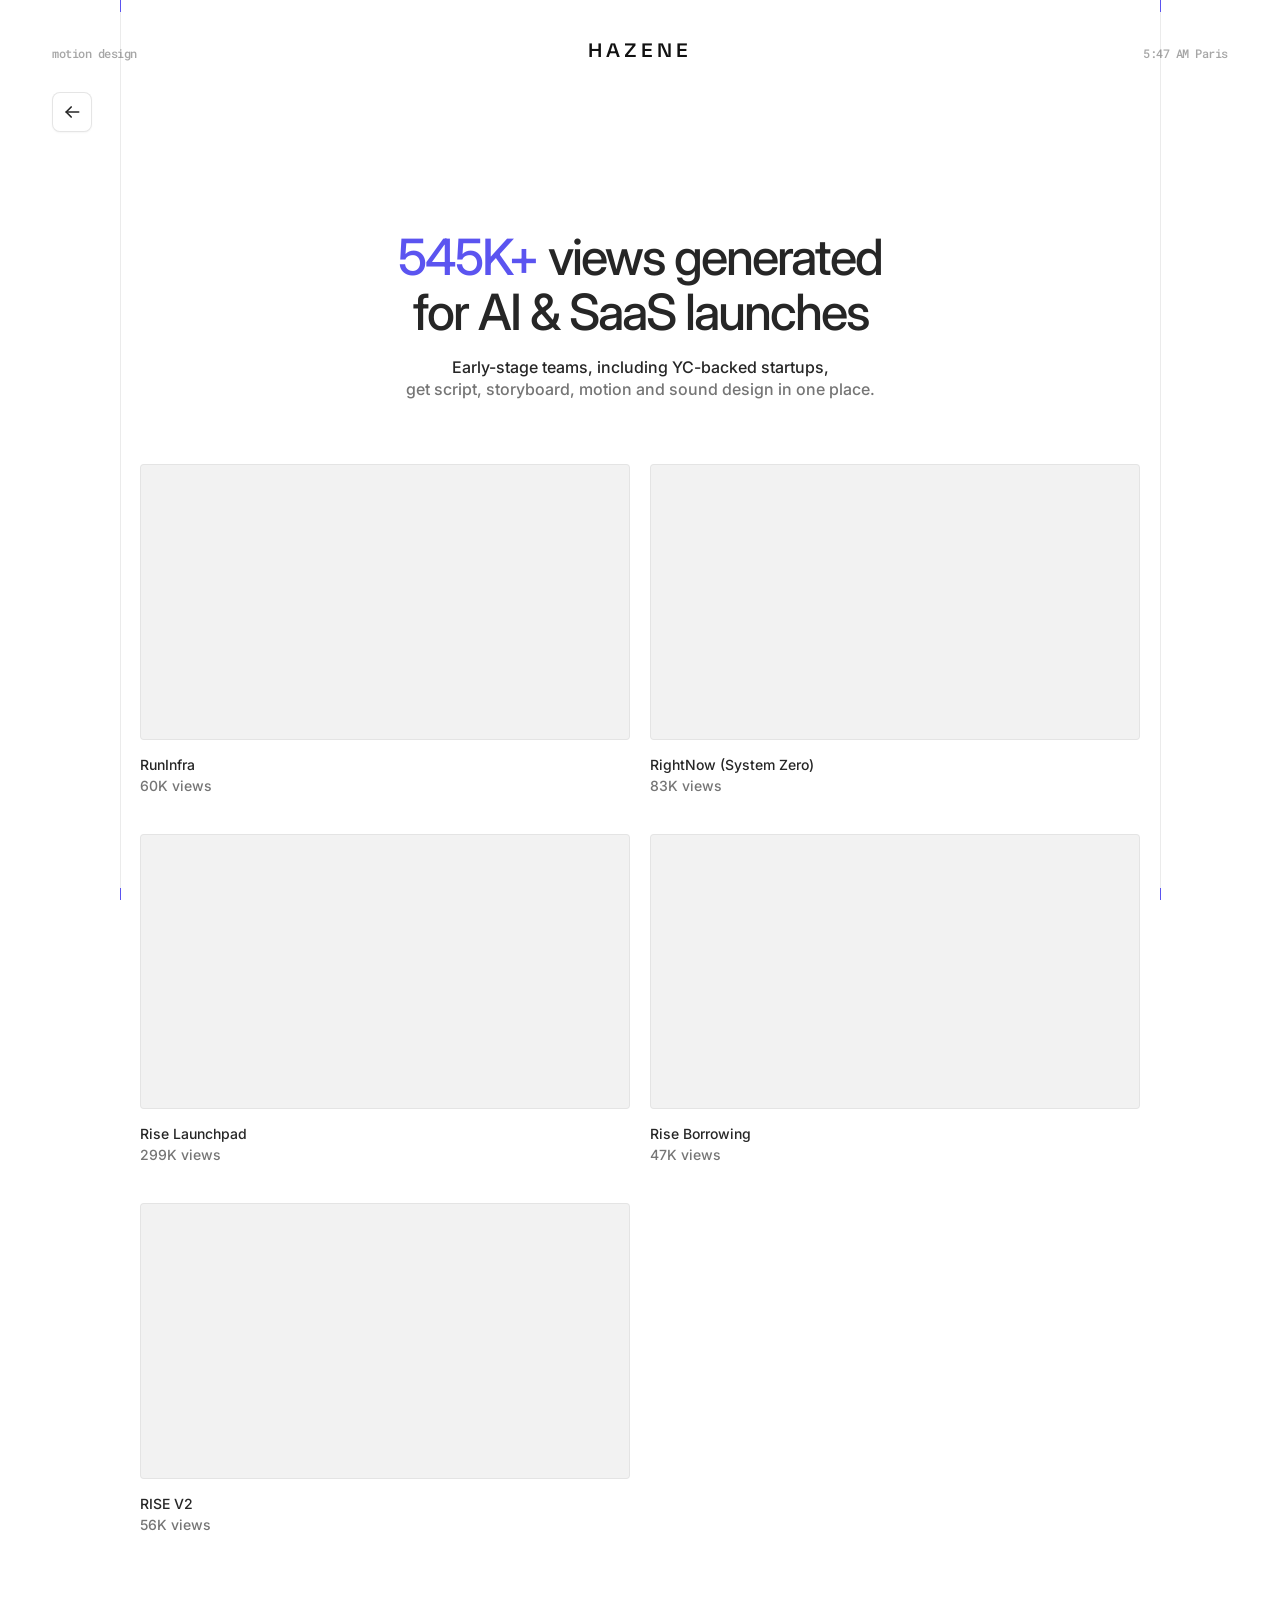
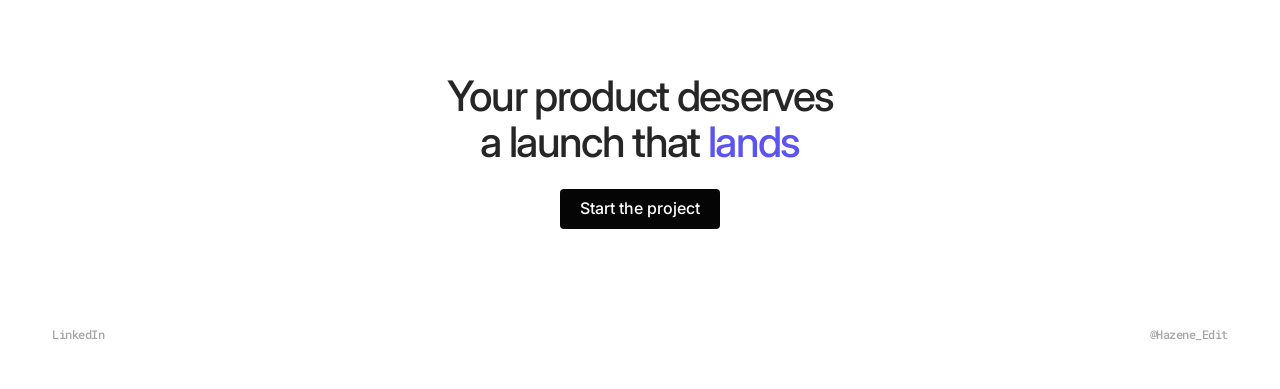
==== commit c0b54f16: "Add RISE V2 to portfolio, update views to 545K+ Co-Authored-By: Claude Opus 5.5 <noreply@anthropic.c" ====
--- a/portfolio.html
+++ b/portfolio.html
@@ -52,7 +52,7 @@
 <main class="wrap">
   <div class="head">
     <!-- Update this number by hand -->
-    <h1 class="appear" style="animation-delay:.05s"><span class="accent">489K+</span> views generated<br>for AI &amp; SaaS launches</h1>
+    <h1 class="appear" style="animation-delay:.05s"><span class="accent">545K+</span> views generated<br>for AI &amp; SaaS launches</h1>
     <p class="sub appear" style="animation-delay:.15s"><b>Early-stage teams, including YC-backed startups,</b><br>get script, storyboard, motion and sound design in one place.</p>
   </div>
 
@@ -78,7 +78,8 @@
   {name:'RunInfra',               views:'60K views',  x:'https://x.com/runinfrai/status/2112624102016249952',     clip:'clips/runinfra.mp4'},
   {name:'RightNow (System Zero)', views:'83K views',  x:'https://x.com/rightnowai_co/status/2116311411072835913', clip:'clips/rightnow.mp4'},
   {name:'Rise Launchpad',         views:'299K views', x:'https://x.com/risedotrich/status/2039704725059199251',   clip:'clips/rise-launch.mp4'},
-  {name:'Rise Borrowing',         views:'47K views',  x:'https://x.com/risedotrich/status/2044795674642854060',   clip:'clips/rise-borrow.mp4'}
+  {name:'Rise Borrowing',         views:'47K views',  x:'https://x.com/risedotrich/status/2044795674642854060',   clip:'clips/rise-borrow.mp4'},
+  {name:'RISE V2',                views:'56K views',  x:'https://x.com/risedotrich/status/2120155423135371444',   clip:'clips/rise-launch-2.mp4'}
 ];
 
 const grid = document.getElementById('grid');
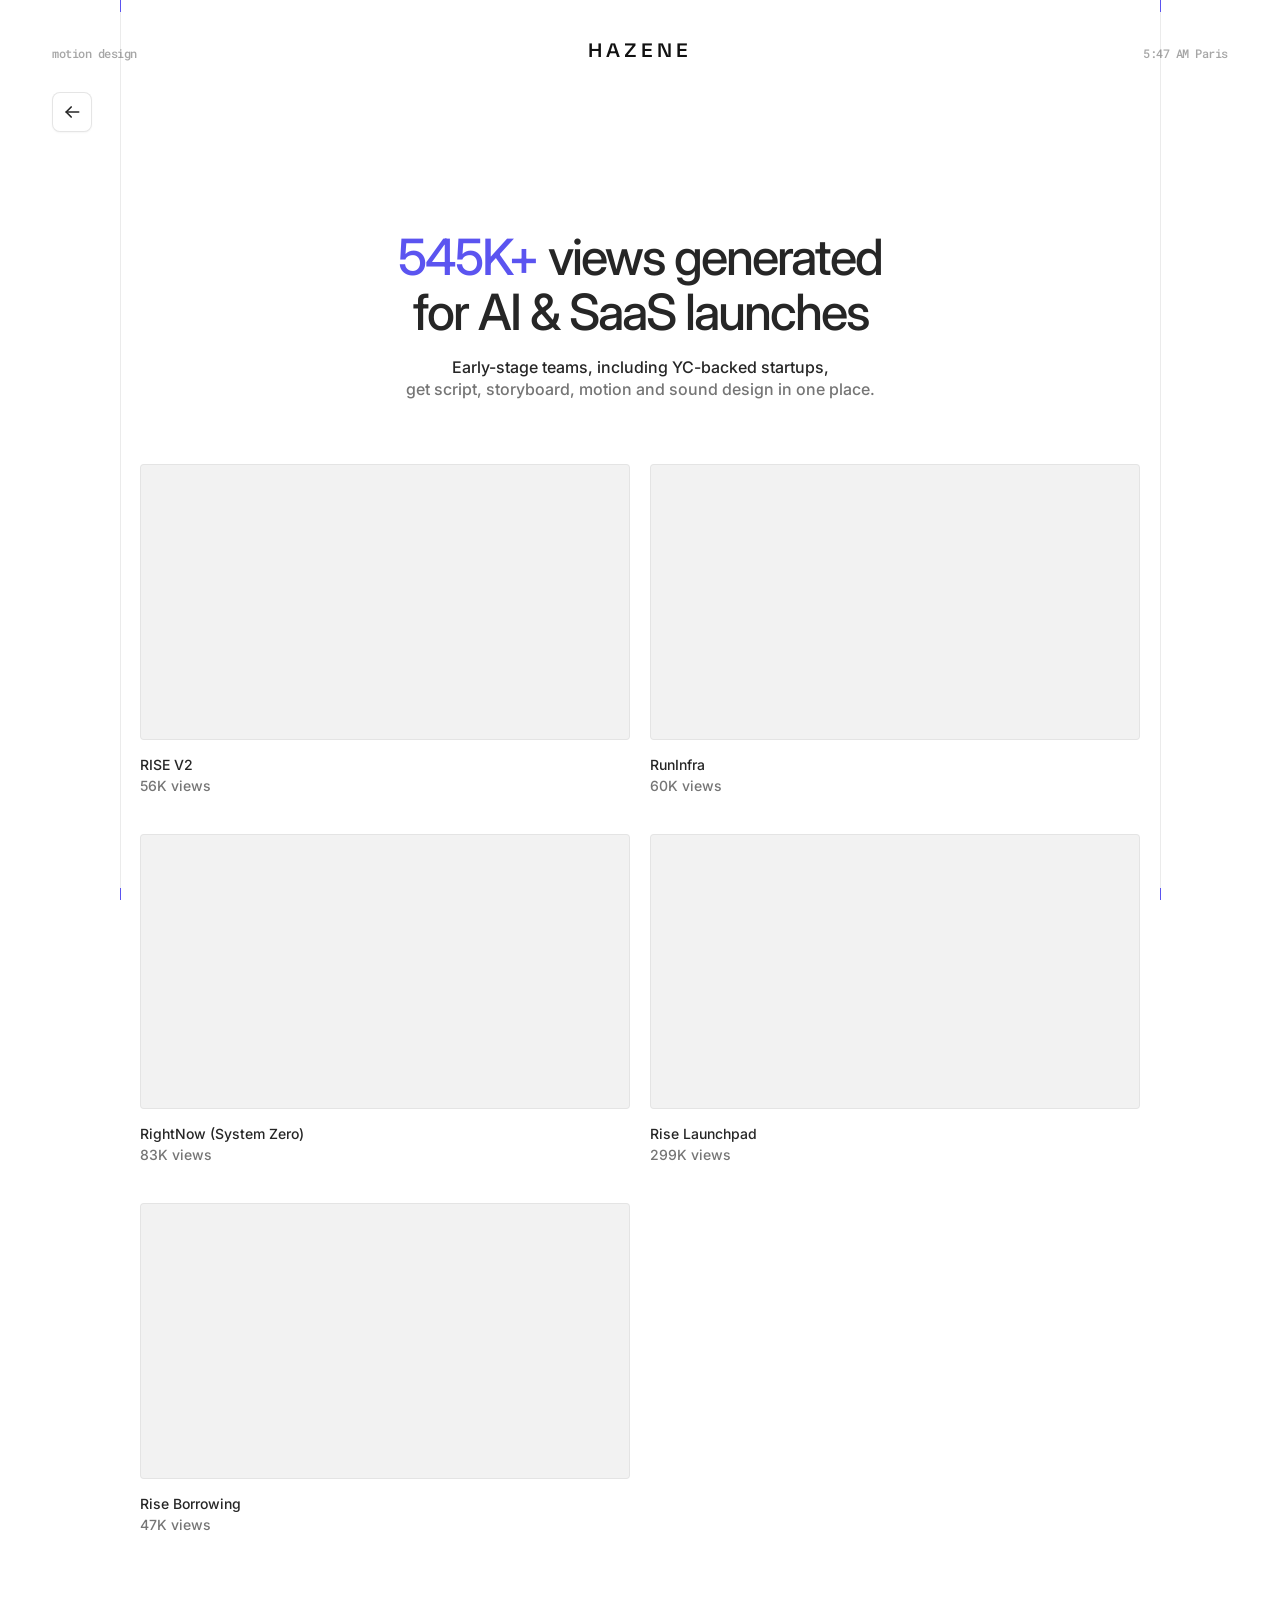
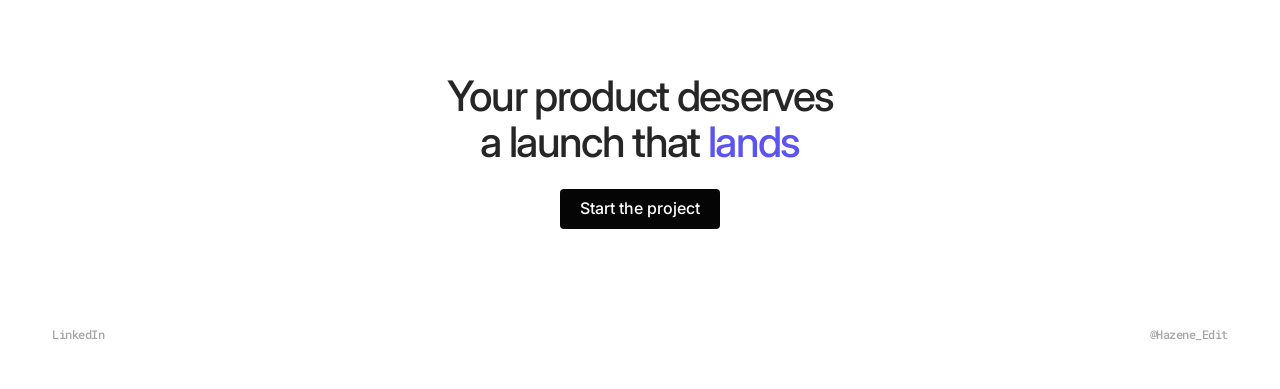
==== commit 2581b4f0: "Show RISE V2 first in portfolio Co-Authored-By: Claude Opus 5.5 <noreply@anthropic.com>" ====
--- a/portfolio.html
+++ b/portfolio.html
@@ -75,11 +75,11 @@
 <script>
 // One line per project: client name, views, X post link, clip in clips/
 const PROJECTS = [
+  {name:'RISE V2',                views:'56K views',  x:'https://x.com/risedotrich/status/2120155423135371444',   clip:'clips/rise-launch-2.mp4'},
   {name:'RunInfra',               views:'60K views',  x:'https://x.com/runinfrai/status/2112624102016249952',     clip:'clips/runinfra.mp4'},
   {name:'RightNow (System Zero)', views:'83K views',  x:'https://x.com/rightnowai_co/status/2116311411072835913', clip:'clips/rightnow.mp4'},
   {name:'Rise Launchpad',         views:'299K views', x:'https://x.com/risedotrich/status/2039704725059199251',   clip:'clips/rise-launch.mp4'},
-  {name:'Rise Borrowing',         views:'47K views',  x:'https://x.com/risedotrich/status/2044795674642854060',   clip:'clips/rise-borrow.mp4'},
-  {name:'RISE V2',                views:'56K views',  x:'https://x.com/risedotrich/status/2120155423135371444',   clip:'clips/rise-launch-2.mp4'}
+  {name:'Rise Borrowing',         views:'47K views',  x:'https://x.com/risedotrich/status/2044795674642854060',   clip:'clips/rise-borrow.mp4'}
 ];
 
 const grid = document.getElementById('grid');
